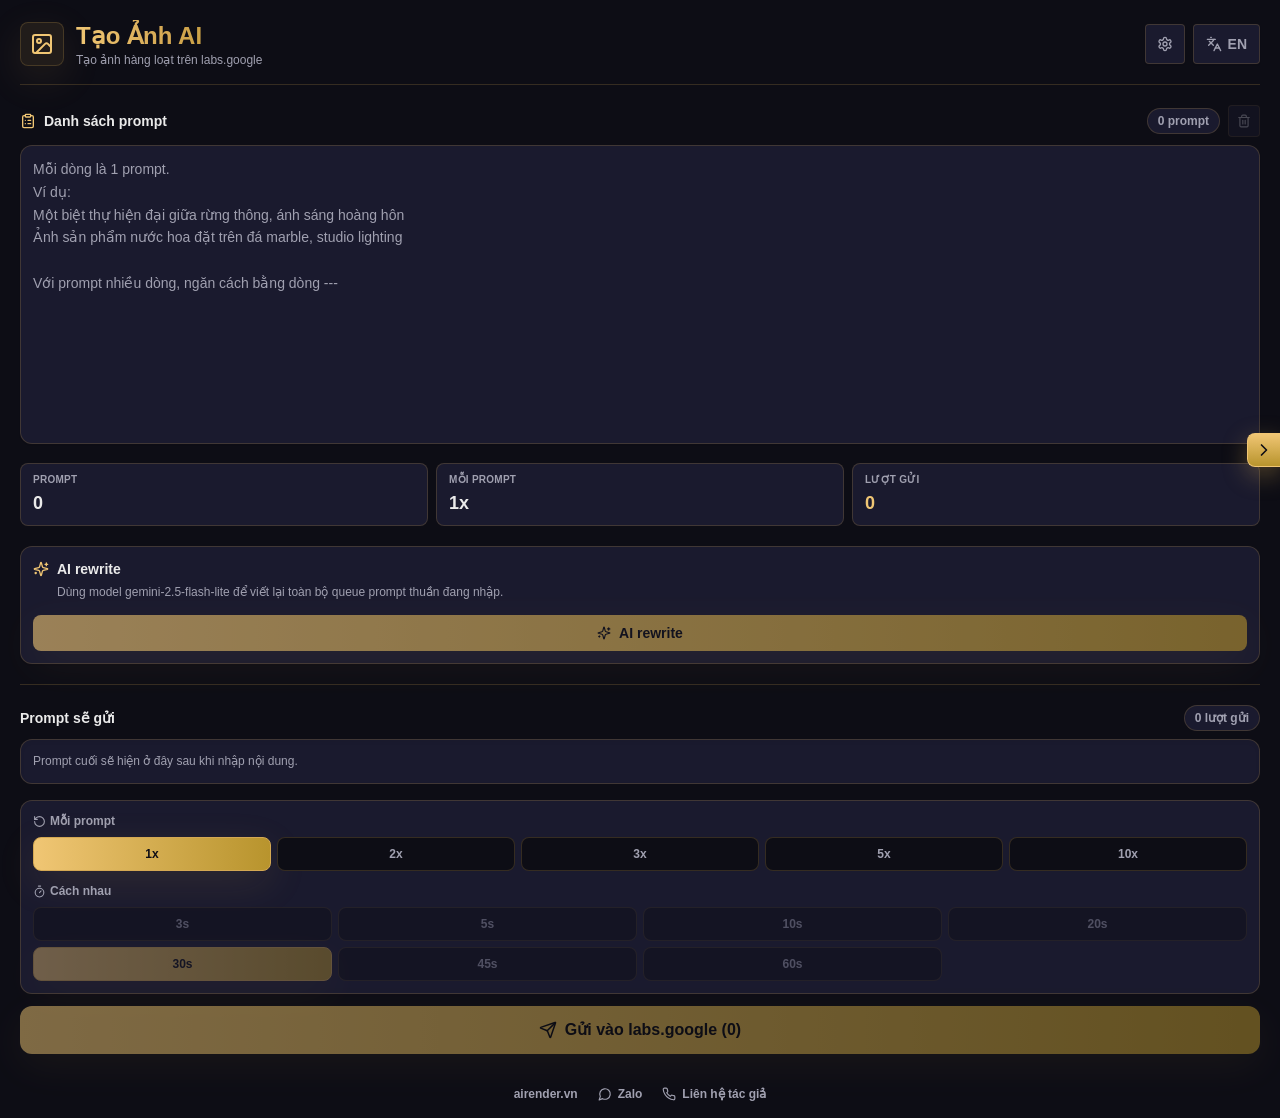
==== index.html @ 3a9dc9ee "Release extension package" ====
<!DOCTYPE html>
<html lang="en">
  <head>
    <meta charset="UTF-8" />
    <meta name="viewport" content="width=device-width, initial-scale=1.0" />
    <title>Tạo Ảnh AI</title>
    <script type="module" crossorigin src="/assets/index.html-BUFcd4fk.js"></script>
    <link rel="stylesheet" crossorigin href="/assets/index-AMBQ3nWK.css">
  </head>
  <body class="bg-air-bg text-air-text w-full min-h-screen overflow-x-hidden">
    <div id="root"></div>
  </body>
</html>
---- assets/index-AMBQ3nWK.css ----
*,:before,:after{--tw-border-spacing-x: 0;--tw-border-spacing-y: 0;--tw-translate-x: 0;--tw-translate-y: 0;--tw-rotate: 0;--tw-skew-x: 0;--tw-skew-y: 0;--tw-scale-x: 1;--tw-scale-y: 1;--tw-pan-x: ;--tw-pan-y: ;--tw-pinch-zoom: ;--tw-scroll-snap-strictness: proximity;--tw-gradient-from-position: ;--tw-gradient-via-position: ;--tw-gradient-to-position: ;--tw-ordinal: ;--tw-slashed-zero: ;--tw-numeric-figure: ;--tw-numeric-spacing: ;--tw-numeric-fraction: ;--tw-ring-inset: ;--tw-ring-offset-width: 0px;--tw-ring-offset-color: #fff;--tw-ring-color: rgb(59 130 246 / .5);--tw-ring-offset-shadow: 0 0 #0000;--tw-ring-shadow: 0 0 #0000;--tw-shadow: 0 0 #0000;--tw-shadow-colored: 0 0 #0000;--tw-blur: ;--tw-brightness: ;--tw-contrast: ;--tw-grayscale: ;--tw-hue-rotate: ;--tw-invert: ;--tw-saturate: ;--tw-sepia: ;--tw-drop-shadow: ;--tw-backdrop-blur: ;--tw-backdrop-brightness: ;--tw-backdrop-contrast: ;--tw-backdrop-grayscale: ;--tw-backdrop-hue-rotate: ;--tw-backdrop-invert: ;--tw-backdrop-opacity: ;--tw-backdrop-saturate: ;--tw-backdrop-sepia: ;--tw-contain-size: ;--tw-contain-layout: ;--tw-contain-paint: ;--tw-contain-style: }::backdrop{--tw-border-spacing-x: 0;--tw-border-spacing-y: 0;--tw-translate-x: 0;--tw-translate-y: 0;--tw-rotate: 0;--tw-skew-x: 0;--tw-skew-y: 0;--tw-scale-x: 1;--tw-scale-y: 1;--tw-pan-x: ;--tw-pan-y: ;--tw-pinch-zoom: ;--tw-scroll-snap-strictness: proximity;--tw-gradient-from-position: ;--tw-gradient-via-position: ;--tw-gradient-to-position: ;--tw-ordinal: ;--tw-slashed-zero: ;--tw-numeric-figure: ;--tw-numeric-spacing: ;--tw-numeric-fraction: ;--tw-ring-inset: ;--tw-ring-offset-width: 0px;--tw-ring-offset-color: #fff;--tw-ring-color: rgb(59 130 246 / .5);--tw-ring-offset-shadow: 0 0 #0000;--tw-ring-shadow: 0 0 #0000;--tw-shadow: 0 0 #0000;--tw-shadow-colored: 0 0 #0000;--tw-blur: ;--tw-brightness: ;--tw-contrast: ;--tw-grayscale: ;--tw-hue-rotate: ;--tw-invert: ;--tw-saturate: ;--tw-sepia: ;--tw-drop-shadow: ;--tw-backdrop-blur: ;--tw-backdrop-brightness: ;--tw-backdrop-contrast: ;--tw-backdrop-grayscale: ;--tw-backdrop-hue-rotate: ;--tw-backdrop-invert: ;--tw-backdrop-opacity: ;--tw-backdrop-saturate: ;--tw-backdrop-sepia: ;--tw-contain-size: ;--tw-contain-layout: ;--tw-contain-paint: ;--tw-contain-style: }*,:before,:after{box-sizing:border-box;border-width:0;border-style:solid;border-color:#e5e7eb}:before,:after{--tw-content: ""}html,:host{line-height:1.5;-webkit-text-size-adjust:100%;-moz-tab-size:4;-o-tab-size:4;tab-size:4;font-family:ui-sans-serif,system-ui,sans-serif,"Apple Color Emoji","Segoe UI Emoji",Segoe UI Symbol,"Noto Color Emoji";font-feature-settings:normal;font-variation-settings:normal;-webkit-tap-highlight-color:transparent}body{margin:0;line-height:inherit}hr{height:0;color:inherit;border-top-width:1px}abbr:where([title]){-webkit-text-decoration:underline dotted;text-decoration:underline dotted}h1,h2,h3,h4,h5,h6{font-size:inherit;font-weight:inherit}a{color:inherit;text-decoration:inherit}b,strong{font-weight:bolder}code,kbd,samp,pre{font-family:ui-monospace,SFMono-Regular,Menlo,Monaco,Consolas,Liberation Mono,Courier New,monospace;font-feature-settings:normal;font-variation-settings:normal;font-size:1em}small{font-size:80%}sub,sup{font-size:75%;line-height:0;position:relative;vertical-align:baseline}sub{bottom:-.25em}sup{top:-.5em}table{text-indent:0;border-color:inherit;border-collapse:collapse}button,input,optgroup,select,textarea{font-family:inherit;font-feature-settings:inherit;font-variation-settings:inherit;font-size:100%;font-weight:inherit;line-height:inherit;letter-spacing:inherit;color:inherit;margin:0;padding:0}button,select{text-transform:none}button,input:where([type=button]),input:where([type=reset]),input:where([type=submit]){-webkit-appearance:button;background-color:transparent;background-image:none}:-moz-focusring{outline:auto}:-moz-ui-invalid{box-shadow:none}progress{vertical-align:baseline}::-webkit-inner-spin-button,::-webkit-outer-spin-button{height:auto}[type=search]{-webkit-appearance:textfield;outline-offset:-2px}::-webkit-search-decoration{-webkit-appearance:none}::-webkit-file-upload-button{-webkit-appearance:button;font:inherit}summary{display:list-item}blockquote,dl,dd,h1,h2,h3,h4,h5,h6,hr,figure,p,pre{margin:0}fieldset{margin:0;padding:0}legend{padding:0}ol,ul,menu{list-style:none;margin:0;padding:0}dialog{padding:0}textarea{resize:vertical}input::-moz-placeholder,textarea::-moz-placeholder{opacity:1;color:#9ca3af}input::placeholder,textarea::placeholder{opacity:1;color:#9ca3af}button,[role=button]{cursor:pointer}:disabled{cursor:default}img,svg,video,canvas,audio,iframe,embed,object{display:block;vertical-align:middle}img,video{max-width:100%;height:auto}[hidden]:where(:not([hidden=until-found])){display:none}.pointer-events-none{pointer-events:none}.fixed{position:fixed}.absolute{position:absolute}.relative{position:relative}.inset-0{top:0;right:0;bottom:0;left:0}.bottom-4{bottom:1rem}.left-0{left:0}.right-0{right:0}.right-3{right:.75rem}.right-4{right:1rem}.top-1\/2{top:50%}.top-3{top:.75rem}.top-4{top:1rem}.z-0{z-index:0}.z-10{z-index:10}.z-50{z-index:50}.z-\[100\]{z-index:100}.mx-auto{margin-left:auto;margin-right:auto}.mb-1{margin-bottom:.25rem}.mb-1\.5{margin-bottom:.375rem}.mb-2{margin-bottom:.5rem}.mb-3{margin-bottom:.75rem}.mb-4{margin-bottom:1rem}.mb-5{margin-bottom:1.25rem}.mt-0\.5{margin-top:.125rem}.mt-1{margin-top:.25rem}.mt-1\.5{margin-top:.375rem}.mt-20{margin-top:5rem}.mt-3{margin-top:.75rem}.mt-5{margin-top:1.25rem}.mt-auto{margin-top:auto}.block{display:block}.inline-block{display:inline-block}.flex{display:flex}.grid{display:grid}.contents{display:contents}.hidden{display:none}.h-10{height:2.5rem}.h-11{height:2.75rem}.h-8{height:2rem}.max-h-36{max-height:9rem}.min-h-screen{min-height:100vh}.w-10{width:2.5rem}.w-11{width:2.75rem}.w-8{width:2rem}.w-full{width:100%}.min-w-0{min-width:0px}.max-w-sm{max-width:24rem}.flex-1{flex:1 1 0%}.shrink-0{flex-shrink:0}.basis-\[12rem\]{flex-basis:12rem}.origin-center{transform-origin:center}.-translate-y-1\/2{--tw-translate-y: -50%;transform:translate(var(--tw-translate-x),var(--tw-translate-y)) rotate(var(--tw-rotate)) skew(var(--tw-skew-x)) skewY(var(--tw-skew-y)) scaleX(var(--tw-scale-x)) scaleY(var(--tw-scale-y))}.rotate-90{--tw-rotate: 90deg;transform:translate(var(--tw-translate-x),var(--tw-translate-y)) rotate(var(--tw-rotate)) skew(var(--tw-skew-x)) skewY(var(--tw-skew-y)) scaleX(var(--tw-scale-x)) scaleY(var(--tw-scale-y))}@keyframes spin{to{transform:rotate(360deg)}}.animate-spin{animation:spin 1s linear infinite}.resize-none{resize:none}.grid-cols-3{grid-template-columns:repeat(3,minmax(0,1fr))}.grid-cols-4{grid-template-columns:repeat(4,minmax(0,1fr))}.grid-cols-5{grid-template-columns:repeat(5,minmax(0,1fr))}.flex-col{flex-direction:column}.flex-wrap{flex-wrap:wrap}.items-start{align-items:flex-start}.items-center{align-items:center}.justify-center{justify-content:center}.justify-between{justify-content:space-between}.gap-1{gap:.25rem}.gap-1\.5{gap:.375rem}.gap-2{gap:.5rem}.gap-3{gap:.75rem}.gap-5{gap:1.25rem}.space-y-1\.5>:not([hidden])~:not([hidden]){--tw-space-y-reverse: 0;margin-top:calc(.375rem * calc(1 - var(--tw-space-y-reverse)));margin-bottom:calc(.375rem * var(--tw-space-y-reverse))}.space-y-3>:not([hidden])~:not([hidden]){--tw-space-y-reverse: 0;margin-top:calc(.75rem * calc(1 - var(--tw-space-y-reverse)));margin-bottom:calc(.75rem * var(--tw-space-y-reverse))}.overflow-hidden{overflow:hidden}.overflow-y-auto{overflow-y:auto}.overflow-x-hidden{overflow-x:hidden}.truncate{overflow:hidden;text-overflow:ellipsis;white-space:nowrap}.whitespace-nowrap{white-space:nowrap}.whitespace-pre-wrap{white-space:pre-wrap}.break-words{overflow-wrap:break-word}.rounded{border-radius:.25rem}.rounded-2xl{border-radius:1rem}.rounded-full{border-radius:9999px}.rounded-lg{border-radius:.5rem}.rounded-xl{border-radius:.75rem}.rounded-l-lg{border-top-left-radius:.5rem;border-bottom-left-radius:.5rem}.border{border-width:1px}.border-b{border-bottom-width:1px}.border-l{border-left-width:1px}.border-r-0{border-right-width:0px}.border-t{border-top-width:1px}.border-air-border{border-color:#d4a85333}.border-air-gold{--tw-border-opacity: 1;border-color:rgb(212 168 83 / var(--tw-border-opacity, 1))}.border-air-gold\/30{border-color:#d4a8534d}.border-air-goldLight{--tw-border-opacity: 1;border-color:rgb(240 198 116 / var(--tw-border-opacity, 1))}.border-amber-500\/30{border-color:#f59e0b4d}.bg-air-bg{--tw-bg-opacity: 1;background-color:rgb(13 13 21 / var(--tw-bg-opacity, 1))}.bg-air-bg\/60{background-color:#0d0d1599}.bg-air-bg\/70{background-color:#0d0d15b3}.bg-air-bg\/80{background-color:#0d0d15cc}.bg-air-card{background-color:#1a1a2ecc}.bg-air-gold\/10{background-color:#d4a8531a}.bg-air-panel{--tw-bg-opacity: 1;background-color:rgb(26 26 46 / var(--tw-bg-opacity, 1))}.bg-air-panel\/90{background-color:#1a1a2ee6}.bg-amber-500\/10{background-color:#f59e0b1a}.bg-black\/60{background-color:#0009}.bg-gradient-to-b{background-image:linear-gradient(to bottom,var(--tw-gradient-stops))}.bg-gradient-to-r{background-image:linear-gradient(to right,var(--tw-gradient-stops))}.from-air-goldLight{--tw-gradient-from: #F0C674 var(--tw-gradient-from-position);--tw-gradient-to: rgb(240 198 116 / 0) var(--tw-gradient-to-position);--tw-gradient-stops: var(--tw-gradient-from), var(--tw-gradient-to)}.from-red-500{--tw-gradient-from: #ef4444 var(--tw-gradient-from-position);--tw-gradient-to: rgb(239 68 68 / 0) var(--tw-gradient-to-position);--tw-gradient-stops: var(--tw-gradient-from), var(--tw-gradient-to)}.via-air-gold{--tw-gradient-to: rgb(212 168 83 / 0) var(--tw-gradient-to-position);--tw-gradient-stops: var(--tw-gradient-from), #D4A853 var(--tw-gradient-via-position), var(--tw-gradient-to)}.to-air-goldDark{--tw-gradient-to: #B8942D var(--tw-gradient-to-position)}.to-red-600{--tw-gradient-to: #dc2626 var(--tw-gradient-to-position)}.bg-clip-text{-webkit-background-clip:text;background-clip:text}.p-1\.5{padding:.375rem}.p-3{padding:.75rem}.p-4{padding:1rem}.p-5{padding:1.25rem}.px-2\.5{padding-left:.625rem;padding-right:.625rem}.px-3{padding-left:.75rem;padding-right:.75rem}.px-4{padding-left:1rem;padding-right:1rem}.py-1{padding-top:.25rem;padding-bottom:.25rem}.py-2{padding-top:.5rem;padding-bottom:.5rem}.py-2\.5{padding-top:.625rem;padding-bottom:.625rem}.py-3{padding-top:.75rem;padding-bottom:.75rem}.pb-16{padding-bottom:4rem}.pb-4{padding-bottom:1rem}.pl-4{padding-left:1rem}.pt-10{padding-top:2.5rem}.pt-5{padding-top:1.25rem}.text-center{text-align:center}.font-mono{font-family:ui-monospace,SFMono-Regular,Menlo,Monaco,Consolas,Liberation Mono,Courier New,monospace}.text-2xl{font-size:1.5rem;line-height:2rem}.text-\[10px\]{font-size:10px}.text-\[11px\]{font-size:11px}.text-lg{font-size:1.125rem;line-height:1.75rem}.text-sm{font-size:.875rem;line-height:1.25rem}.text-xl{font-size:1.25rem;line-height:1.75rem}.text-xs{font-size:.75rem;line-height:1rem}.font-bold{font-weight:700}.font-medium{font-weight:500}.font-semibold{font-weight:600}.uppercase{text-transform:uppercase}.leading-relaxed{line-height:1.625}.tracking-wide{letter-spacing:.025em}.tracking-wider{letter-spacing:.05em}.tracking-widest{letter-spacing:.1em}.text-air-bg{--tw-text-opacity: 1;color:rgb(13 13 21 / var(--tw-text-opacity, 1))}.text-air-bg\/80{color:#0d0d15cc}.text-air-goldLight{--tw-text-opacity: 1;color:rgb(240 198 116 / var(--tw-text-opacity, 1))}.text-air-muted{--tw-text-opacity: 1;color:rgb(160 160 176 / var(--tw-text-opacity, 1))}.text-air-text{--tw-text-opacity: 1;color:rgb(234 234 234 / var(--tw-text-opacity, 1))}.text-amber-200{--tw-text-opacity: 1;color:rgb(253 230 138 / var(--tw-text-opacity, 1))}.text-transparent{color:transparent}.text-white{--tw-text-opacity: 1;color:rgb(255 255 255 / var(--tw-text-opacity, 1))}.opacity-0{opacity:0}.opacity-100{opacity:1}.shadow-2xl{--tw-shadow: 0 25px 50px -12px rgb(0 0 0 / .25);--tw-shadow-colored: 0 25px 50px -12px var(--tw-shadow-color);box-shadow:var(--tw-ring-offset-shadow, 0 0 #0000),var(--tw-ring-shadow, 0 0 #0000),var(--tw-shadow)}.shadow-air{--tw-shadow: 0 12px 40px rgba(212,168,83,.12);--tw-shadow-colored: 0 12px 40px var(--tw-shadow-color);box-shadow:var(--tw-ring-offset-shadow, 0 0 #0000),var(--tw-ring-shadow, 0 0 #0000),var(--tw-shadow)}.shadow-airStrong{--tw-shadow: 0 8px 25px rgba(212,168,83,.35);--tw-shadow-colored: 0 8px 25px var(--tw-shadow-color);box-shadow:var(--tw-ring-offset-shadow, 0 0 #0000),var(--tw-ring-shadow, 0 0 #0000),var(--tw-shadow)}.shadow-inner{--tw-shadow: inset 0 2px 4px 0 rgb(0 0 0 / .05);--tw-shadow-colored: inset 0 2px 4px 0 var(--tw-shadow-color);box-shadow:var(--tw-ring-offset-shadow, 0 0 #0000),var(--tw-ring-shadow, 0 0 #0000),var(--tw-shadow)}.shadow-sm{--tw-shadow: 0 1px 2px 0 rgb(0 0 0 / .05);--tw-shadow-colored: 0 1px 2px 0 var(--tw-shadow-color);box-shadow:var(--tw-ring-offset-shadow, 0 0 #0000),var(--tw-ring-shadow, 0 0 #0000),var(--tw-shadow)}.outline-none{outline:2px solid transparent;outline-offset:2px}.drop-shadow-md{--tw-drop-shadow: drop-shadow(0 4px 3px rgb(0 0 0 / .07)) drop-shadow(0 2px 2px rgb(0 0 0 / .06));filter:var(--tw-blur) var(--tw-brightness) var(--tw-contrast) var(--tw-grayscale) var(--tw-hue-rotate) var(--tw-invert) var(--tw-saturate) var(--tw-sepia) var(--tw-drop-shadow)}.filter{filter:var(--tw-blur) var(--tw-brightness) var(--tw-contrast) var(--tw-grayscale) var(--tw-hue-rotate) var(--tw-invert) var(--tw-saturate) var(--tw-sepia) var(--tw-drop-shadow)}.backdrop-blur-md{--tw-backdrop-blur: blur(12px);-webkit-backdrop-filter:var(--tw-backdrop-blur) var(--tw-backdrop-brightness) var(--tw-backdrop-contrast) var(--tw-backdrop-grayscale) var(--tw-backdrop-hue-rotate) var(--tw-backdrop-invert) var(--tw-backdrop-opacity) var(--tw-backdrop-saturate) var(--tw-backdrop-sepia);backdrop-filter:var(--tw-backdrop-blur) var(--tw-backdrop-brightness) var(--tw-backdrop-contrast) var(--tw-backdrop-grayscale) var(--tw-backdrop-hue-rotate) var(--tw-backdrop-invert) var(--tw-backdrop-opacity) var(--tw-backdrop-saturate) var(--tw-backdrop-sepia)}.backdrop-blur-sm{--tw-backdrop-blur: blur(4px);-webkit-backdrop-filter:var(--tw-backdrop-blur) var(--tw-backdrop-brightness) var(--tw-backdrop-contrast) var(--tw-backdrop-grayscale) var(--tw-backdrop-hue-rotate) var(--tw-backdrop-invert) var(--tw-backdrop-opacity) var(--tw-backdrop-saturate) var(--tw-backdrop-sepia);backdrop-filter:var(--tw-backdrop-blur) var(--tw-backdrop-brightness) var(--tw-backdrop-contrast) var(--tw-backdrop-grayscale) var(--tw-backdrop-hue-rotate) var(--tw-backdrop-invert) var(--tw-backdrop-opacity) var(--tw-backdrop-saturate) var(--tw-backdrop-sepia)}.transition-all{transition-property:all;transition-timing-function:cubic-bezier(.4,0,.2,1);transition-duration:.15s}.transition-colors{transition-property:color,background-color,border-color,text-decoration-color,fill,stroke;transition-timing-function:cubic-bezier(.4,0,.2,1);transition-duration:.15s}.transition-opacity{transition-property:opacity;transition-timing-function:cubic-bezier(.4,0,.2,1);transition-duration:.15s}.duration-300{transition-duration:.3s}.duration-500{transition-duration:.5s}.ease-in-out{transition-timing-function:cubic-bezier(.4,0,.2,1)}body{margin:0;font-family:Inter,-apple-system,BlinkMacSystemFont,Segoe UI,Roboto,Helvetica Neue,Arial,sans-serif;background:#0d0d15}.custom-scrollbar::-webkit-scrollbar{width:6px}.custom-scrollbar::-webkit-scrollbar-track{background:#1a1a2e99;border-radius:4px}.custom-scrollbar::-webkit-scrollbar-thumb{background:#d4a85380;border-radius:4px}.custom-scrollbar::-webkit-scrollbar-thumb:hover{background:#f0c674e6}.placeholder\:text-air-muted::-moz-placeholder{--tw-text-opacity: 1;color:rgb(160 160 176 / var(--tw-text-opacity, 1))}.placeholder\:text-air-muted::placeholder{--tw-text-opacity: 1;color:rgb(160 160 176 / var(--tw-text-opacity, 1))}.hover\:border-air-gold:hover{--tw-border-opacity: 1;border-color:rgb(212 168 83 / var(--tw-border-opacity, 1))}.hover\:bg-air-gold\/10:hover{background-color:#d4a8531a}.hover\:from-air-gold:hover{--tw-gradient-from: #D4A853 var(--tw-gradient-from-position);--tw-gradient-to: rgb(212 168 83 / 0) var(--tw-gradient-to-position);--tw-gradient-stops: var(--tw-gradient-from), var(--tw-gradient-to)}.hover\:from-red-600:hover{--tw-gradient-from: #dc2626 var(--tw-gradient-from-position);--tw-gradient-to: rgb(220 38 38 / 0) var(--tw-gradient-to-position);--tw-gradient-stops: var(--tw-gradient-from), var(--tw-gradient-to)}.hover\:to-air-goldDark:hover{--tw-gradient-to: #B8942D var(--tw-gradient-to-position)}.hover\:to-red-700:hover{--tw-gradient-to: #b91c1c var(--tw-gradient-to-position)}.hover\:text-air-goldLight:hover{--tw-text-opacity: 1;color:rgb(240 198 116 / var(--tw-text-opacity, 1))}.hover\:text-air-text:hover{--tw-text-opacity: 1;color:rgb(234 234 234 / var(--tw-text-opacity, 1))}.hover\:text-red-300:hover{--tw-text-opacity: 1;color:rgb(252 165 165 / var(--tw-text-opacity, 1))}.hover\:underline:hover{text-decoration-line:underline}.hover\:shadow-airStrong:hover{--tw-shadow: 0 8px 25px rgba(212,168,83,.35);--tw-shadow-colored: 0 8px 25px var(--tw-shadow-color);box-shadow:var(--tw-ring-offset-shadow, 0 0 #0000),var(--tw-ring-shadow, 0 0 #0000),var(--tw-shadow)}.focus\:border-air-gold:focus{--tw-border-opacity: 1;border-color:rgb(212 168 83 / var(--tw-border-opacity, 1))}.focus\:ring-2:focus{--tw-ring-offset-shadow: var(--tw-ring-inset) 0 0 0 var(--tw-ring-offset-width) var(--tw-ring-offset-color);--tw-ring-shadow: var(--tw-ring-inset) 0 0 0 calc(2px + var(--tw-ring-offset-width)) var(--tw-ring-color);box-shadow:var(--tw-ring-offset-shadow),var(--tw-ring-shadow),var(--tw-shadow, 0 0 #0000)}.focus\:ring-air-gold:focus{--tw-ring-opacity: 1;--tw-ring-color: rgb(212 168 83 / var(--tw-ring-opacity, 1))}.active\:scale-95:active{--tw-scale-x: .95;--tw-scale-y: .95;transform:translate(var(--tw-translate-x),var(--tw-translate-y)) rotate(var(--tw-rotate)) skew(var(--tw-skew-x)) skewY(var(--tw-skew-y)) scaleX(var(--tw-scale-x)) scaleY(var(--tw-scale-y))}.active\:scale-\[0\.98\]:active{--tw-scale-x: .98;--tw-scale-y: .98;transform:translate(var(--tw-translate-x),var(--tw-translate-y)) rotate(var(--tw-rotate)) skew(var(--tw-skew-x)) skewY(var(--tw-skew-y)) scaleX(var(--tw-scale-x)) scaleY(var(--tw-scale-y))}.disabled\:cursor-not-allowed:disabled{cursor:not-allowed}.disabled\:opacity-40:disabled{opacity:.4}.disabled\:opacity-50:disabled{opacity:.5}.disabled\:opacity-60:disabled{opacity:.6}.disabled\:opacity-70:disabled{opacity:.7}
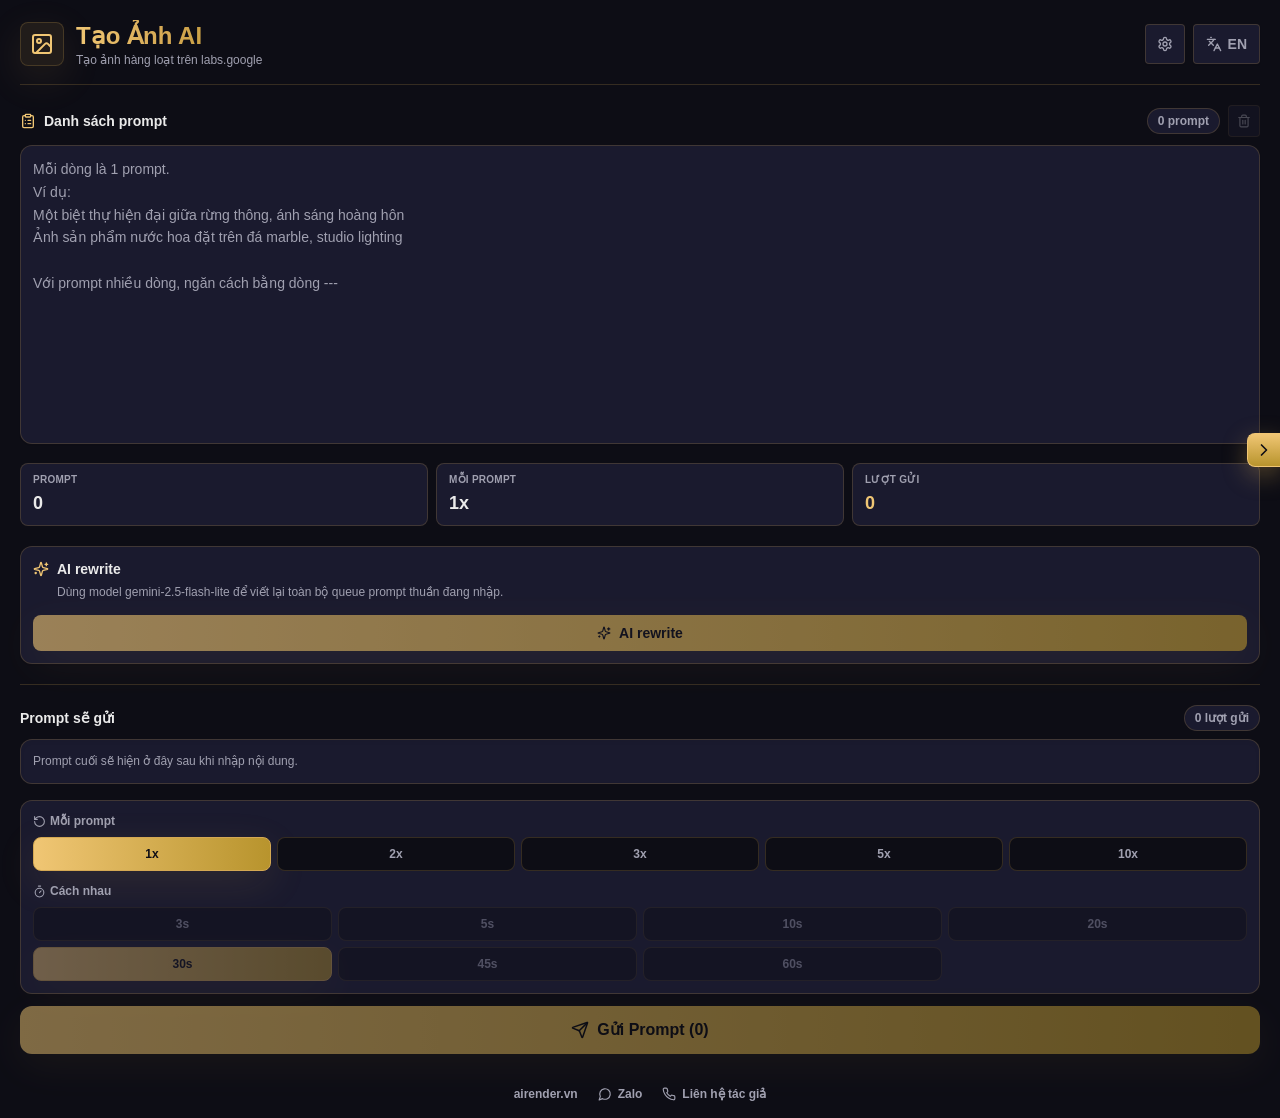
==== commit 84999718: "Rename send button to Gui Prompt" ====
--- a/index.html
+++ b/index.html
@@ -4,7 +4,7 @@
     <meta charset="UTF-8" />
     <meta name="viewport" content="width=device-width, initial-scale=1.0" />
     <title>Tạo Ảnh AI</title>
-    <script type="module" crossorigin src="/assets/index.html-BUFcd4fk.js"></script>
+    <script type="module" crossorigin src="/assets/index.html-CXaVlYze.js"></script>
     <link rel="stylesheet" crossorigin href="/assets/index-AMBQ3nWK.css">
   </head>
   <body class="bg-air-bg text-air-text w-full min-h-screen overflow-x-hidden">
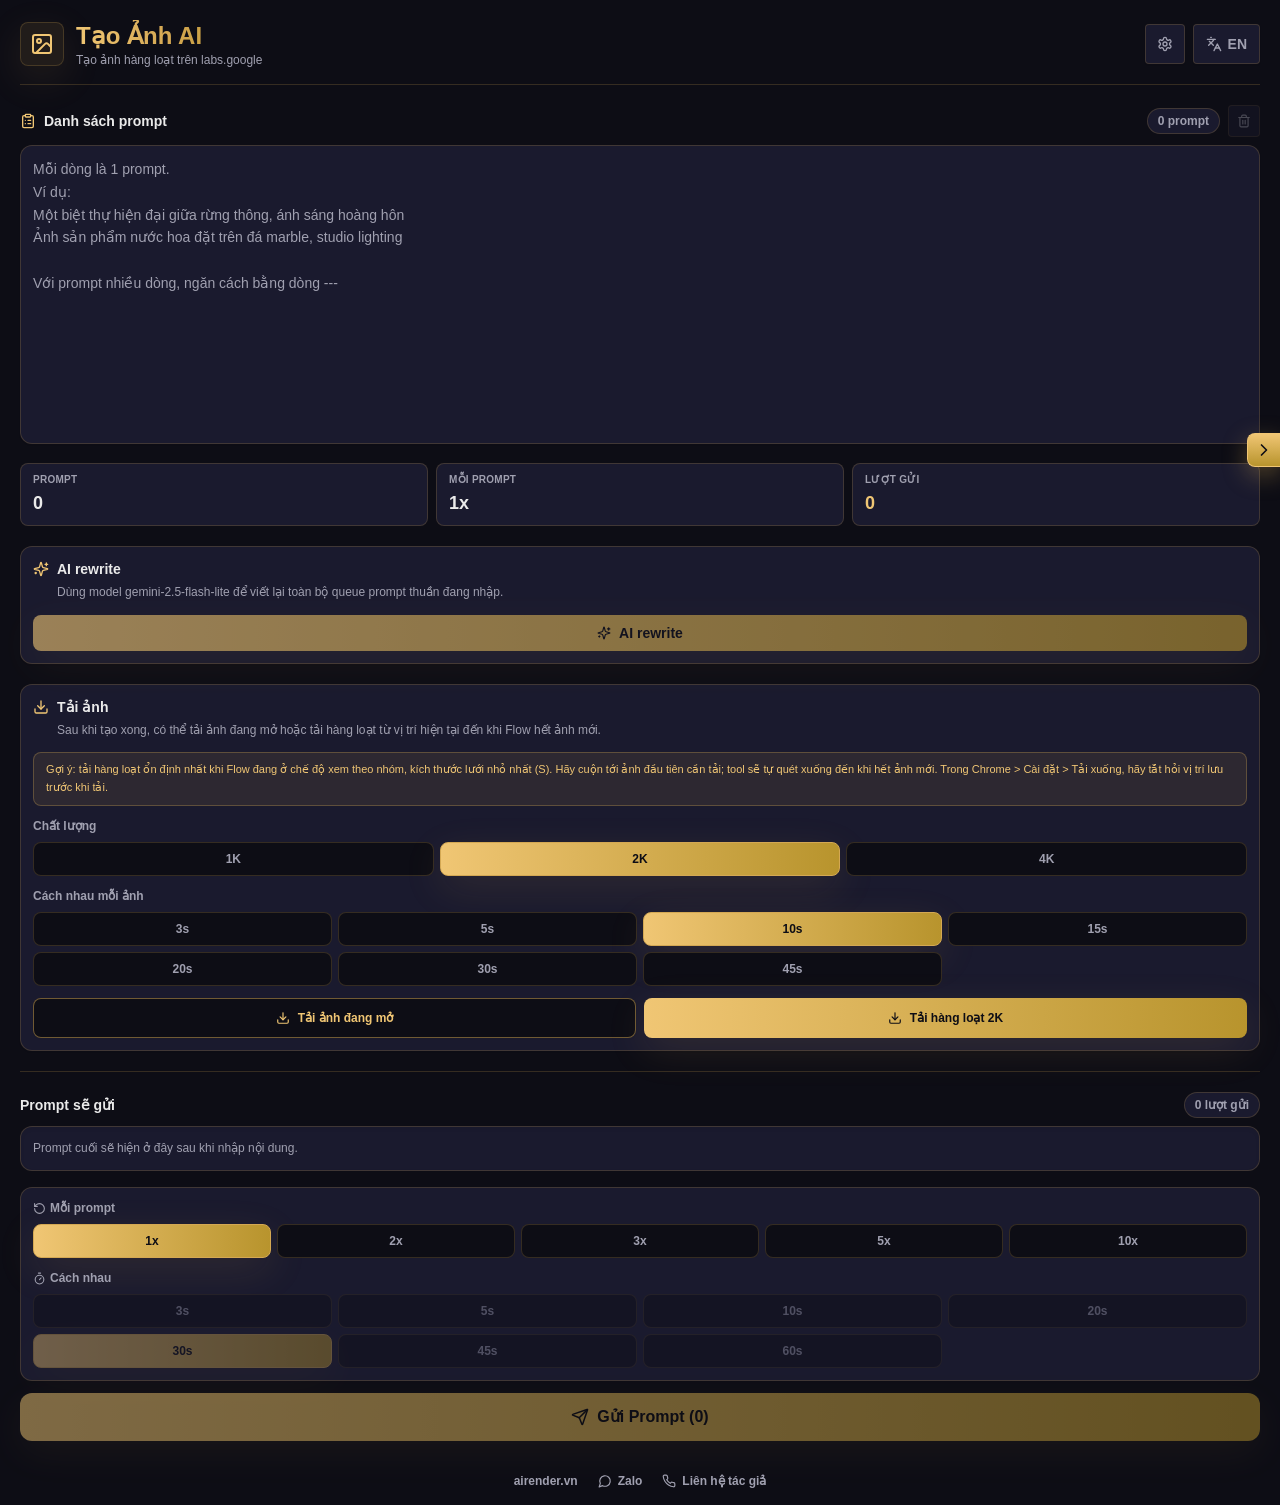
==== commit 089d1345: "v1.0.8: fix tải ảnh hàng loạt" ====
--- a/index.html
+++ b/index.html
@@ -4,8 +4,8 @@
     <meta charset="UTF-8" />
     <meta name="viewport" content="width=device-width, initial-scale=1.0" />
     <title>Tạo Ảnh AI</title>
-    <script type="module" crossorigin src="/assets/index.html-CXaVlYze.js"></script>
-    <link rel="stylesheet" crossorigin href="/assets/index-AMBQ3nWK.css">
+    <script type="module" crossorigin src="/assets/index.html-C0P_Eqv1.js"></script>
+    <link rel="stylesheet" crossorigin href="/assets/index-CCo9hsIO.css">
   </head>
   <body class="bg-air-bg text-air-text w-full min-h-screen overflow-x-hidden">
     <div id="root"></div>
--- a/assets/index-CCo9hsIO.css
+++ b/assets/index-CCo9hsIO.css
@@ -0,0 +1 @@
+*,:before,:after{--tw-border-spacing-x: 0;--tw-border-spacing-y: 0;--tw-translate-x: 0;--tw-translate-y: 0;--tw-rotate: 0;--tw-skew-x: 0;--tw-skew-y: 0;--tw-scale-x: 1;--tw-scale-y: 1;--tw-pan-x: ;--tw-pan-y: ;--tw-pinch-zoom: ;--tw-scroll-snap-strictness: proximity;--tw-gradient-from-position: ;--tw-gradient-via-position: ;--tw-gradient-to-position: ;--tw-ordinal: ;--tw-slashed-zero: ;--tw-numeric-figure: ;--tw-numeric-spacing: ;--tw-numeric-fraction: ;--tw-ring-inset: ;--tw-ring-offset-width: 0px;--tw-ring-offset-color: #fff;--tw-ring-color: rgb(59 130 246 / .5);--tw-ring-offset-shadow: 0 0 #0000;--tw-ring-shadow: 0 0 #0000;--tw-shadow: 0 0 #0000;--tw-shadow-colored: 0 0 #0000;--tw-blur: ;--tw-brightness: ;--tw-contrast: ;--tw-grayscale: ;--tw-hue-rotate: ;--tw-invert: ;--tw-saturate: ;--tw-sepia: ;--tw-drop-shadow: ;--tw-backdrop-blur: ;--tw-backdrop-brightness: ;--tw-backdrop-contrast: ;--tw-backdrop-grayscale: ;--tw-backdrop-hue-rotate: ;--tw-backdrop-invert: ;--tw-backdrop-opacity: ;--tw-backdrop-saturate: ;--tw-backdrop-sepia: ;--tw-contain-size: ;--tw-contain-layout: ;--tw-contain-paint: ;--tw-contain-style: }::backdrop{--tw-border-spacing-x: 0;--tw-border-spacing-y: 0;--tw-translate-x: 0;--tw-translate-y: 0;--tw-rotate: 0;--tw-skew-x: 0;--tw-skew-y: 0;--tw-scale-x: 1;--tw-scale-y: 1;--tw-pan-x: ;--tw-pan-y: ;--tw-pinch-zoom: ;--tw-scroll-snap-strictness: proximity;--tw-gradient-from-position: ;--tw-gradient-via-position: ;--tw-gradient-to-position: ;--tw-ordinal: ;--tw-slashed-zero: ;--tw-numeric-figure: ;--tw-numeric-spacing: ;--tw-numeric-fraction: ;--tw-ring-inset: ;--tw-ring-offset-width: 0px;--tw-ring-offset-color: #fff;--tw-ring-color: rgb(59 130 246 / .5);--tw-ring-offset-shadow: 0 0 #0000;--tw-ring-shadow: 0 0 #0000;--tw-shadow: 0 0 #0000;--tw-shadow-colored: 0 0 #0000;--tw-blur: ;--tw-brightness: ;--tw-contrast: ;--tw-grayscale: ;--tw-hue-rotate: ;--tw-invert: ;--tw-saturate: ;--tw-sepia: ;--tw-drop-shadow: ;--tw-backdrop-blur: ;--tw-backdrop-brightness: ;--tw-backdrop-contrast: ;--tw-backdrop-grayscale: ;--tw-backdrop-hue-rotate: ;--tw-backdrop-invert: ;--tw-backdrop-opacity: ;--tw-backdrop-saturate: ;--tw-backdrop-sepia: ;--tw-contain-size: ;--tw-contain-layout: ;--tw-contain-paint: ;--tw-contain-style: }*,:before,:after{box-sizing:border-box;border-width:0;border-style:solid;border-color:#e5e7eb}:before,:after{--tw-content: ""}html,:host{line-height:1.5;-webkit-text-size-adjust:100%;-moz-tab-size:4;-o-tab-size:4;tab-size:4;font-family:ui-sans-serif,system-ui,sans-serif,"Apple Color Emoji","Segoe UI Emoji",Segoe UI Symbol,"Noto Color Emoji";font-feature-settings:normal;font-variation-settings:normal;-webkit-tap-highlight-color:transparent}body{margin:0;line-height:inherit}hr{height:0;color:inherit;border-top-width:1px}abbr:where([title]){-webkit-text-decoration:underline dotted;text-decoration:underline dotted}h1,h2,h3,h4,h5,h6{font-size:inherit;font-weight:inherit}a{color:inherit;text-decoration:inherit}b,strong{font-weight:bolder}code,kbd,samp,pre{font-family:ui-monospace,SFMono-Regular,Menlo,Monaco,Consolas,Liberation Mono,Courier New,monospace;font-feature-settings:normal;font-variation-settings:normal;font-size:1em}small{font-size:80%}sub,sup{font-size:75%;line-height:0;position:relative;vertical-align:baseline}sub{bottom:-.25em}sup{top:-.5em}table{text-indent:0;border-color:inherit;border-collapse:collapse}button,input,optgroup,select,textarea{font-family:inherit;font-feature-settings:inherit;font-variation-settings:inherit;font-size:100%;font-weight:inherit;line-height:inherit;letter-spacing:inherit;color:inherit;margin:0;padding:0}button,select{text-transform:none}button,input:where([type=button]),input:where([type=reset]),input:where([type=submit]){-webkit-appearance:button;background-color:transparent;background-image:none}:-moz-focusring{outline:auto}:-moz-ui-invalid{box-shadow:none}progress{vertical-align:baseline}::-webkit-inner-spin-button,::-webkit-outer-spin-button{height:auto}[type=search]{-webkit-appearance:textfield;outline-offset:-2px}::-webkit-search-decoration{-webkit-appearance:none}::-webkit-file-upload-button{-webkit-appearance:button;font:inherit}summary{display:list-item}blockquote,dl,dd,h1,h2,h3,h4,h5,h6,hr,figure,p,pre{margin:0}fieldset{margin:0;padding:0}legend{padding:0}ol,ul,menu{list-style:none;margin:0;padding:0}dialog{padding:0}textarea{resize:vertical}input::-moz-placeholder,textarea::-moz-placeholder{opacity:1;color:#9ca3af}input::placeholder,textarea::placeholder{opacity:1;color:#9ca3af}button,[role=button]{cursor:pointer}:disabled{cursor:default}img,svg,video,canvas,audio,iframe,embed,object{display:block;vertical-align:middle}img,video{max-width:100%;height:auto}[hidden]:where(:not([hidden=until-found])){display:none}.container{width:100%}@media (min-width: 640px){.container{max-width:640px}}@media (min-width: 768px){.container{max-width:768px}}@media (min-width: 1024px){.container{max-width:1024px}}@media (min-width: 1280px){.container{max-width:1280px}}@media (min-width: 1536px){.container{max-width:1536px}}.pointer-events-none{pointer-events:none}.visible{visibility:visible}.fixed{position:fixed}.absolute{position:absolute}.relative{position:relative}.inset-0{top:0;right:0;bottom:0;left:0}.bottom-4{bottom:1rem}.left-0{left:0}.right-0{right:0}.right-3{right:.75rem}.right-4{right:1rem}.top-1\/2{top:50%}.top-3{top:.75rem}.top-4{top:1rem}.z-0{z-index:0}.z-10{z-index:10}.z-50{z-index:50}.z-\[100\]{z-index:100}.mx-auto{margin-left:auto;margin-right:auto}.mb-1{margin-bottom:.25rem}.mb-1\.5{margin-bottom:.375rem}.mb-2{margin-bottom:.5rem}.mb-3{margin-bottom:.75rem}.mb-4{margin-bottom:1rem}.mb-5{margin-bottom:1.25rem}.mt-0\.5{margin-top:.125rem}.mt-1{margin-top:.25rem}.mt-1\.5{margin-top:.375rem}.mt-20{margin-top:5rem}.mt-3{margin-top:.75rem}.mt-5{margin-top:1.25rem}.mt-auto{margin-top:auto}.block{display:block}.inline-block{display:inline-block}.inline{display:inline}.flex{display:flex}.grid{display:grid}.contents{display:contents}.hidden{display:none}.h-10{height:2.5rem}.h-11{height:2.75rem}.h-8{height:2rem}.max-h-36{max-height:9rem}.min-h-10{min-height:2.5rem}.min-h-screen{min-height:100vh}.w-10{width:2.5rem}.w-11{width:2.75rem}.w-8{width:2rem}.w-full{width:100%}.min-w-0{min-width:0px}.max-w-sm{max-width:24rem}.flex-1{flex:1 1 0%}.shrink-0{flex-shrink:0}.basis-\[12rem\]{flex-basis:12rem}.origin-center{transform-origin:center}.-translate-y-1\/2{--tw-translate-y: -50%;transform:translate(var(--tw-translate-x),var(--tw-translate-y)) rotate(var(--tw-rotate)) skew(var(--tw-skew-x)) skewY(var(--tw-skew-y)) scaleX(var(--tw-scale-x)) scaleY(var(--tw-scale-y))}.rotate-90{--tw-rotate: 90deg;transform:translate(var(--tw-translate-x),var(--tw-translate-y)) rotate(var(--tw-rotate)) skew(var(--tw-skew-x)) skewY(var(--tw-skew-y)) scaleX(var(--tw-scale-x)) scaleY(var(--tw-scale-y))}@keyframes spin{to{transform:rotate(360deg)}}.animate-spin{animation:spin 1s linear infinite}.resize-none{resize:none}.grid-cols-2{grid-template-columns:repeat(2,minmax(0,1fr))}.grid-cols-3{grid-template-columns:repeat(3,minmax(0,1fr))}.grid-cols-4{grid-template-columns:repeat(4,minmax(0,1fr))}.grid-cols-5{grid-template-columns:repeat(5,minmax(0,1fr))}.flex-col{flex-direction:column}.flex-wrap{flex-wrap:wrap}.items-start{align-items:flex-start}.items-center{align-items:center}.justify-center{justify-content:center}.justify-between{justify-content:space-between}.gap-1{gap:.25rem}.gap-1\.5{gap:.375rem}.gap-2{gap:.5rem}.gap-3{gap:.75rem}.gap-5{gap:1.25rem}.space-y-1\.5>:not([hidden])~:not([hidden]){--tw-space-y-reverse: 0;margin-top:calc(.375rem * calc(1 - var(--tw-space-y-reverse)));margin-bottom:calc(.375rem * var(--tw-space-y-reverse))}.space-y-3>:not([hidden])~:not([hidden]){--tw-space-y-reverse: 0;margin-top:calc(.75rem * calc(1 - var(--tw-space-y-reverse)));margin-bottom:calc(.75rem * var(--tw-space-y-reverse))}.overflow-hidden{overflow:hidden}.overflow-y-auto{overflow-y:auto}.overflow-x-hidden{overflow-x:hidden}.truncate{overflow:hidden;text-overflow:ellipsis;white-space:nowrap}.whitespace-nowrap{white-space:nowrap}.whitespace-pre-wrap{white-space:pre-wrap}.break-words{overflow-wrap:break-word}.rounded{border-radius:.25rem}.rounded-2xl{border-radius:1rem}.rounded-full{border-radius:9999px}.rounded-lg{border-radius:.5rem}.rounded-xl{border-radius:.75rem}.rounded-l-lg{border-top-left-radius:.5rem;border-bottom-left-radius:.5rem}.border{border-width:1px}.border-b{border-bottom-width:1px}.border-l{border-left-width:1px}.border-r-0{border-right-width:0px}.border-t{border-top-width:1px}.border-air-border{border-color:#d4a85333}.border-air-gold{--tw-border-opacity: 1;border-color:rgb(212 168 83 / var(--tw-border-opacity, 1))}.border-air-gold\/30{border-color:#d4a8534d}.border-air-gold\/50{border-color:#d4a85380}.border-air-goldLight{--tw-border-opacity: 1;border-color:rgb(240 198 116 / var(--tw-border-opacity, 1))}.border-amber-500\/30{border-color:#f59e0b4d}.bg-air-bg{--tw-bg-opacity: 1;background-color:rgb(13 13 21 / var(--tw-bg-opacity, 1))}.bg-air-bg\/60{background-color:#0d0d1599}.bg-air-bg\/70{background-color:#0d0d15b3}.bg-air-bg\/80{background-color:#0d0d15cc}.bg-air-card{background-color:#1a1a2ecc}.bg-air-gold\/10{background-color:#d4a8531a}.bg-air-panel{--tw-bg-opacity: 1;background-color:rgb(26 26 46 / var(--tw-bg-opacity, 1))}.bg-air-panel\/90{background-color:#1a1a2ee6}.bg-amber-500\/10{background-color:#f59e0b1a}.bg-black\/60{background-color:#0009}.bg-gradient-to-b{background-image:linear-gradient(to bottom,var(--tw-gradient-stops))}.bg-gradient-to-r{background-image:linear-gradient(to right,var(--tw-gradient-stops))}.from-air-goldLight{--tw-gradient-from: #F0C674 var(--tw-gradient-from-position);--tw-gradient-to: rgb(240 198 116 / 0) var(--tw-gradient-to-position);--tw-gradient-stops: var(--tw-gradient-from), var(--tw-gradient-to)}.from-red-500{--tw-gradient-from: #ef4444 var(--tw-gradient-from-position);--tw-gradient-to: rgb(239 68 68 / 0) var(--tw-gradient-to-position);--tw-gradient-stops: var(--tw-gradient-from), var(--tw-gradient-to)}.via-air-gold{--tw-gradient-to: rgb(212 168 83 / 0) var(--tw-gradient-to-position);--tw-gradient-stops: var(--tw-gradient-from), #D4A853 var(--tw-gradient-via-position), var(--tw-gradient-to)}.to-air-goldDark{--tw-gradient-to: #B8942D var(--tw-gradient-to-position)}.to-red-600{--tw-gradient-to: #dc2626 var(--tw-gradient-to-position)}.bg-clip-text{-webkit-background-clip:text;background-clip:text}.p-1\.5{padding:.375rem}.p-3{padding:.75rem}.p-4{padding:1rem}.p-5{padding:1.25rem}.px-2{padding-left:.5rem;padding-right:.5rem}.px-2\.5{padding-left:.625rem;padding-right:.625rem}.px-3{padding-left:.75rem;padding-right:.75rem}.px-4{padding-left:1rem;padding-right:1rem}.py-1{padding-top:.25rem;padding-bottom:.25rem}.py-2{padding-top:.5rem;padding-bottom:.5rem}.py-2\.5{padding-top:.625rem;padding-bottom:.625rem}.py-3{padding-top:.75rem;padding-bottom:.75rem}.pb-16{padding-bottom:4rem}.pb-4{padding-bottom:1rem}.pl-4{padding-left:1rem}.pt-10{padding-top:2.5rem}.pt-5{padding-top:1.25rem}.text-center{text-align:center}.font-mono{font-family:ui-monospace,SFMono-Regular,Menlo,Monaco,Consolas,Liberation Mono,Courier New,monospace}.text-2xl{font-size:1.5rem;line-height:2rem}.text-\[10px\]{font-size:10px}.text-\[11px\]{font-size:11px}.text-lg{font-size:1.125rem;line-height:1.75rem}.text-sm{font-size:.875rem;line-height:1.25rem}.text-xl{font-size:1.25rem;line-height:1.75rem}.text-xs{font-size:.75rem;line-height:1rem}.font-bold{font-weight:700}.font-medium{font-weight:500}.font-semibold{font-weight:600}.uppercase{text-transform:uppercase}.leading-relaxed{line-height:1.625}.tracking-wide{letter-spacing:.025em}.tracking-wider{letter-spacing:.05em}.tracking-widest{letter-spacing:.1em}.text-air-bg{--tw-text-opacity: 1;color:rgb(13 13 21 / var(--tw-text-opacity, 1))}.text-air-bg\/80{color:#0d0d15cc}.text-air-goldLight{--tw-text-opacity: 1;color:rgb(240 198 116 / var(--tw-text-opacity, 1))}.text-air-muted{--tw-text-opacity: 1;color:rgb(160 160 176 / var(--tw-text-opacity, 1))}.text-air-text{--tw-text-opacity: 1;color:rgb(234 234 234 / var(--tw-text-opacity, 1))}.text-amber-200{--tw-text-opacity: 1;color:rgb(253 230 138 / var(--tw-text-opacity, 1))}.text-transparent{color:transparent}.text-white{--tw-text-opacity: 1;color:rgb(255 255 255 / var(--tw-text-opacity, 1))}.opacity-0{opacity:0}.opacity-100{opacity:1}.shadow-2xl{--tw-shadow: 0 25px 50px -12px rgb(0 0 0 / .25);--tw-shadow-colored: 0 25px 50px -12px var(--tw-shadow-color);box-shadow:var(--tw-ring-offset-shadow, 0 0 #0000),var(--tw-ring-shadow, 0 0 #0000),var(--tw-shadow)}.shadow-air{--tw-shadow: 0 12px 40px rgba(212,168,83,.12);--tw-shadow-colored: 0 12px 40px var(--tw-shadow-color);box-shadow:var(--tw-ring-offset-shadow, 0 0 #0000),var(--tw-ring-shadow, 0 0 #0000),var(--tw-shadow)}.shadow-airStrong{--tw-shadow: 0 8px 25px rgba(212,168,83,.35);--tw-shadow-colored: 0 8px 25px var(--tw-shadow-color);box-shadow:var(--tw-ring-offset-shadow, 0 0 #0000),var(--tw-ring-shadow, 0 0 #0000),var(--tw-shadow)}.shadow-inner{--tw-shadow: inset 0 2px 4px 0 rgb(0 0 0 / .05);--tw-shadow-colored: inset 0 2px 4px 0 var(--tw-shadow-color);box-shadow:var(--tw-ring-offset-shadow, 0 0 #0000),var(--tw-ring-shadow, 0 0 #0000),var(--tw-shadow)}.shadow-sm{--tw-shadow: 0 1px 2px 0 rgb(0 0 0 / .05);--tw-shadow-colored: 0 1px 2px 0 var(--tw-shadow-color);box-shadow:var(--tw-ring-offset-shadow, 0 0 #0000),var(--tw-ring-shadow, 0 0 #0000),var(--tw-shadow)}.outline-none{outline:2px solid transparent;outline-offset:2px}.drop-shadow-md{--tw-drop-shadow: drop-shadow(0 4px 3px rgb(0 0 0 / .07)) drop-shadow(0 2px 2px rgb(0 0 0 / .06));filter:var(--tw-blur) var(--tw-brightness) var(--tw-contrast) var(--tw-grayscale) var(--tw-hue-rotate) var(--tw-invert) var(--tw-saturate) var(--tw-sepia) var(--tw-drop-shadow)}.filter{filter:var(--tw-blur) var(--tw-brightness) var(--tw-contrast) var(--tw-grayscale) var(--tw-hue-rotate) var(--tw-invert) var(--tw-saturate) var(--tw-sepia) var(--tw-drop-shadow)}.backdrop-blur-md{--tw-backdrop-blur: blur(12px);-webkit-backdrop-filter:var(--tw-backdrop-blur) var(--tw-backdrop-brightness) var(--tw-backdrop-contrast) var(--tw-backdrop-grayscale) var(--tw-backdrop-hue-rotate) var(--tw-backdrop-invert) var(--tw-backdrop-opacity) var(--tw-backdrop-saturate) var(--tw-backdrop-sepia);backdrop-filter:var(--tw-backdrop-blur) var(--tw-backdrop-brightness) var(--tw-backdrop-contrast) var(--tw-backdrop-grayscale) var(--tw-backdrop-hue-rotate) var(--tw-backdrop-invert) var(--tw-backdrop-opacity) var(--tw-backdrop-saturate) var(--tw-backdrop-sepia)}.backdrop-blur-sm{--tw-backdrop-blur: blur(4px);-webkit-backdrop-filter:var(--tw-backdrop-blur) var(--tw-backdrop-brightness) var(--tw-backdrop-contrast) var(--tw-backdrop-grayscale) var(--tw-backdrop-hue-rotate) var(--tw-backdrop-invert) var(--tw-backdrop-opacity) var(--tw-backdrop-saturate) var(--tw-backdrop-sepia);backdrop-filter:var(--tw-backdrop-blur) var(--tw-backdrop-brightness) var(--tw-backdrop-contrast) var(--tw-backdrop-grayscale) var(--tw-backdrop-hue-rotate) var(--tw-backdrop-invert) var(--tw-backdrop-opacity) var(--tw-backdrop-saturate) var(--tw-backdrop-sepia)}.transition-all{transition-property:all;transition-timing-function:cubic-bezier(.4,0,.2,1);transition-duration:.15s}.transition-colors{transition-property:color,background-color,border-color,text-decoration-color,fill,stroke;transition-timing-function:cubic-bezier(.4,0,.2,1);transition-duration:.15s}.transition-opacity{transition-property:opacity;transition-timing-function:cubic-bezier(.4,0,.2,1);transition-duration:.15s}.duration-300{transition-duration:.3s}.duration-500{transition-duration:.5s}.ease-in-out{transition-timing-function:cubic-bezier(.4,0,.2,1)}body{margin:0;font-family:Inter,-apple-system,BlinkMacSystemFont,Segoe UI,Roboto,Helvetica Neue,Arial,sans-serif;background:#0d0d15}.custom-scrollbar::-webkit-scrollbar{width:6px}.custom-scrollbar::-webkit-scrollbar-track{background:#1a1a2e99;border-radius:4px}.custom-scrollbar::-webkit-scrollbar-thumb{background:#d4a85380;border-radius:4px}.custom-scrollbar::-webkit-scrollbar-thumb:hover{background:#f0c674e6}.placeholder\:text-air-muted::-moz-placeholder{--tw-text-opacity: 1;color:rgb(160 160 176 / var(--tw-text-opacity, 1))}.placeholder\:text-air-muted::placeholder{--tw-text-opacity: 1;color:rgb(160 160 176 / var(--tw-text-opacity, 1))}.hover\:border-air-gold:hover{--tw-border-opacity: 1;border-color:rgb(212 168 83 / var(--tw-border-opacity, 1))}.hover\:bg-air-gold\/10:hover{background-color:#d4a8531a}.hover\:from-air-gold:hover{--tw-gradient-from: #D4A853 var(--tw-gradient-from-position);--tw-gradient-to: rgb(212 168 83 / 0) var(--tw-gradient-to-position);--tw-gradient-stops: var(--tw-gradient-from), var(--tw-gradient-to)}.hover\:from-red-600:hover{--tw-gradient-from: #dc2626 var(--tw-gradient-from-position);--tw-gradient-to: rgb(220 38 38 / 0) var(--tw-gradient-to-position);--tw-gradient-stops: var(--tw-gradient-from), var(--tw-gradient-to)}.hover\:to-air-goldDark:hover{--tw-gradient-to: #B8942D var(--tw-gradient-to-position)}.hover\:to-red-700:hover{--tw-gradient-to: #b91c1c var(--tw-gradient-to-position)}.hover\:text-air-goldLight:hover{--tw-text-opacity: 1;color:rgb(240 198 116 / var(--tw-text-opacity, 1))}.hover\:text-air-text:hover{--tw-text-opacity: 1;color:rgb(234 234 234 / var(--tw-text-opacity, 1))}.hover\:text-red-300:hover{--tw-text-opacity: 1;color:rgb(252 165 165 / var(--tw-text-opacity, 1))}.hover\:underline:hover{text-decoration-line:underline}.hover\:shadow-airStrong:hover{--tw-shadow: 0 8px 25px rgba(212,168,83,.35);--tw-shadow-colored: 0 8px 25px var(--tw-shadow-color);box-shadow:var(--tw-ring-offset-shadow, 0 0 #0000),var(--tw-ring-shadow, 0 0 #0000),var(--tw-shadow)}.focus\:border-air-gold:focus{--tw-border-opacity: 1;border-color:rgb(212 168 83 / var(--tw-border-opacity, 1))}.focus\:ring-2:focus{--tw-ring-offset-shadow: var(--tw-ring-inset) 0 0 0 var(--tw-ring-offset-width) var(--tw-ring-offset-color);--tw-ring-shadow: var(--tw-ring-inset) 0 0 0 calc(2px + var(--tw-ring-offset-width)) var(--tw-ring-color);box-shadow:var(--tw-ring-offset-shadow),var(--tw-ring-shadow),var(--tw-shadow, 0 0 #0000)}.focus\:ring-air-gold:focus{--tw-ring-opacity: 1;--tw-ring-color: rgb(212 168 83 / var(--tw-ring-opacity, 1))}.active\:scale-95:active{--tw-scale-x: .95;--tw-scale-y: .95;transform:translate(var(--tw-translate-x),var(--tw-translate-y)) rotate(var(--tw-rotate)) skew(var(--tw-skew-x)) skewY(var(--tw-skew-y)) scaleX(var(--tw-scale-x)) scaleY(var(--tw-scale-y))}.active\:scale-\[0\.98\]:active{--tw-scale-x: .98;--tw-scale-y: .98;transform:translate(var(--tw-translate-x),var(--tw-translate-y)) rotate(var(--tw-rotate)) skew(var(--tw-skew-x)) skewY(var(--tw-skew-y)) scaleX(var(--tw-scale-x)) scaleY(var(--tw-scale-y))}.disabled\:cursor-not-allowed:disabled{cursor:not-allowed}.disabled\:opacity-40:disabled{opacity:.4}.disabled\:opacity-50:disabled{opacity:.5}.disabled\:opacity-60:disabled{opacity:.6}.disabled\:opacity-70:disabled{opacity:.7}
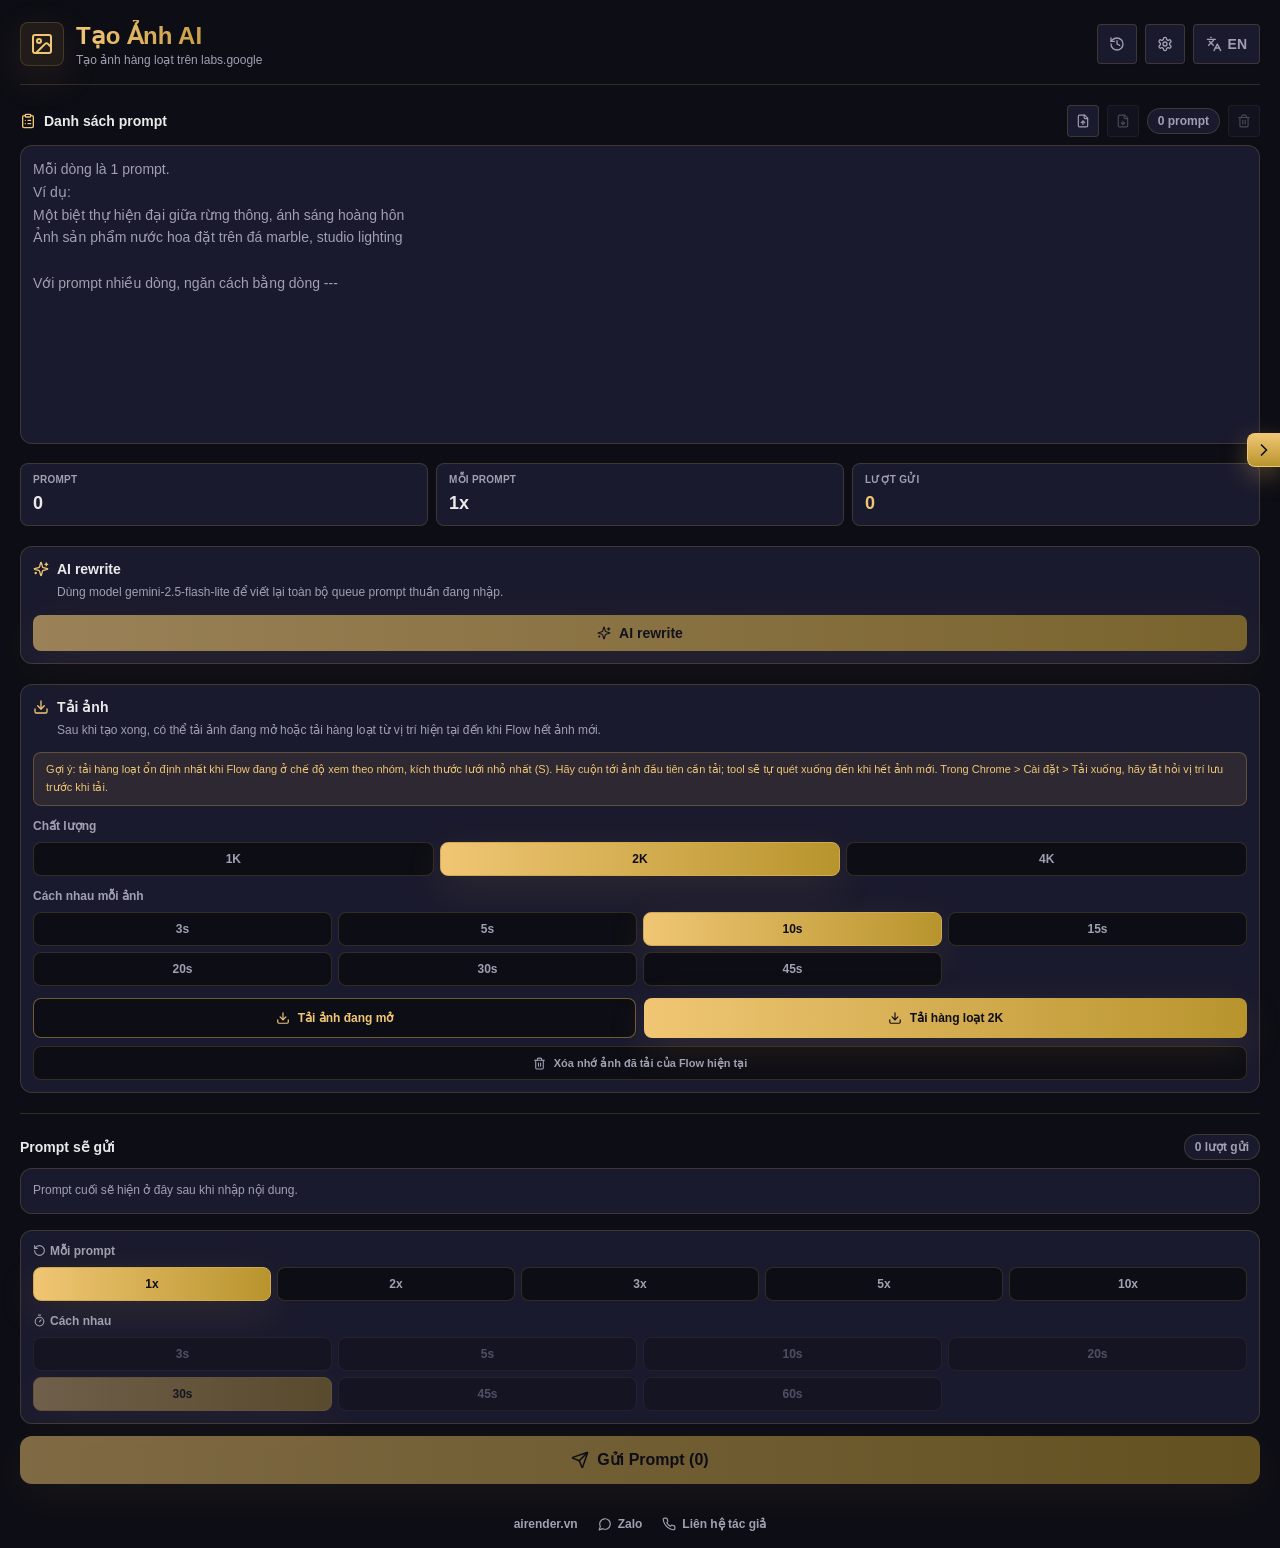
==== commit e01d6ce4: "v2.0: cải tiến ứng dụng" ====
--- a/index.html
+++ b/index.html
@@ -4,8 +4,8 @@
     <meta charset="UTF-8" />
     <meta name="viewport" content="width=device-width, initial-scale=1.0" />
     <title>Tạo Ảnh AI</title>
-    <script type="module" crossorigin src="/assets/index.html-C0P_Eqv1.js"></script>
-    <link rel="stylesheet" crossorigin href="/assets/index-CCo9hsIO.css">
+    <script type="module" crossorigin src="/assets/index.html-DDOW1F2b.js"></script>
+    <link rel="stylesheet" crossorigin href="/assets/index-UbDTM6ly.css">
   </head>
   <body class="bg-air-bg text-air-text w-full min-h-screen overflow-x-hidden">
     <div id="root"></div>
--- a/assets/index-UbDTM6ly.css
+++ b/assets/index-UbDTM6ly.css
@@ -0,0 +1 @@
+*,:before,:after{--tw-border-spacing-x: 0;--tw-border-spacing-y: 0;--tw-translate-x: 0;--tw-translate-y: 0;--tw-rotate: 0;--tw-skew-x: 0;--tw-skew-y: 0;--tw-scale-x: 1;--tw-scale-y: 1;--tw-pan-x: ;--tw-pan-y: ;--tw-pinch-zoom: ;--tw-scroll-snap-strictness: proximity;--tw-gradient-from-position: ;--tw-gradient-via-position: ;--tw-gradient-to-position: ;--tw-ordinal: ;--tw-slashed-zero: ;--tw-numeric-figure: ;--tw-numeric-spacing: ;--tw-numeric-fraction: ;--tw-ring-inset: ;--tw-ring-offset-width: 0px;--tw-ring-offset-color: #fff;--tw-ring-color: rgb(59 130 246 / .5);--tw-ring-offset-shadow: 0 0 #0000;--tw-ring-shadow: 0 0 #0000;--tw-shadow: 0 0 #0000;--tw-shadow-colored: 0 0 #0000;--tw-blur: ;--tw-brightness: ;--tw-contrast: ;--tw-grayscale: ;--tw-hue-rotate: ;--tw-invert: ;--tw-saturate: ;--tw-sepia: ;--tw-drop-shadow: ;--tw-backdrop-blur: ;--tw-backdrop-brightness: ;--tw-backdrop-contrast: ;--tw-backdrop-grayscale: ;--tw-backdrop-hue-rotate: ;--tw-backdrop-invert: ;--tw-backdrop-opacity: ;--tw-backdrop-saturate: ;--tw-backdrop-sepia: ;--tw-contain-size: ;--tw-contain-layout: ;--tw-contain-paint: ;--tw-contain-style: }::backdrop{--tw-border-spacing-x: 0;--tw-border-spacing-y: 0;--tw-translate-x: 0;--tw-translate-y: 0;--tw-rotate: 0;--tw-skew-x: 0;--tw-skew-y: 0;--tw-scale-x: 1;--tw-scale-y: 1;--tw-pan-x: ;--tw-pan-y: ;--tw-pinch-zoom: ;--tw-scroll-snap-strictness: proximity;--tw-gradient-from-position: ;--tw-gradient-via-position: ;--tw-gradient-to-position: ;--tw-ordinal: ;--tw-slashed-zero: ;--tw-numeric-figure: ;--tw-numeric-spacing: ;--tw-numeric-fraction: ;--tw-ring-inset: ;--tw-ring-offset-width: 0px;--tw-ring-offset-color: #fff;--tw-ring-color: rgb(59 130 246 / .5);--tw-ring-offset-shadow: 0 0 #0000;--tw-ring-shadow: 0 0 #0000;--tw-shadow: 0 0 #0000;--tw-shadow-colored: 0 0 #0000;--tw-blur: ;--tw-brightness: ;--tw-contrast: ;--tw-grayscale: ;--tw-hue-rotate: ;--tw-invert: ;--tw-saturate: ;--tw-sepia: ;--tw-drop-shadow: ;--tw-backdrop-blur: ;--tw-backdrop-brightness: ;--tw-backdrop-contrast: ;--tw-backdrop-grayscale: ;--tw-backdrop-hue-rotate: ;--tw-backdrop-invert: ;--tw-backdrop-opacity: ;--tw-backdrop-saturate: ;--tw-backdrop-sepia: ;--tw-contain-size: ;--tw-contain-layout: ;--tw-contain-paint: ;--tw-contain-style: }*,:before,:after{box-sizing:border-box;border-width:0;border-style:solid;border-color:#e5e7eb}:before,:after{--tw-content: ""}html,:host{line-height:1.5;-webkit-text-size-adjust:100%;-moz-tab-size:4;-o-tab-size:4;tab-size:4;font-family:ui-sans-serif,system-ui,sans-serif,"Apple Color Emoji","Segoe UI Emoji",Segoe UI Symbol,"Noto Color Emoji";font-feature-settings:normal;font-variation-settings:normal;-webkit-tap-highlight-color:transparent}body{margin:0;line-height:inherit}hr{height:0;color:inherit;border-top-width:1px}abbr:where([title]){-webkit-text-decoration:underline dotted;text-decoration:underline dotted}h1,h2,h3,h4,h5,h6{font-size:inherit;font-weight:inherit}a{color:inherit;text-decoration:inherit}b,strong{font-weight:bolder}code,kbd,samp,pre{font-family:ui-monospace,SFMono-Regular,Menlo,Monaco,Consolas,Liberation Mono,Courier New,monospace;font-feature-settings:normal;font-variation-settings:normal;font-size:1em}small{font-size:80%}sub,sup{font-size:75%;line-height:0;position:relative;vertical-align:baseline}sub{bottom:-.25em}sup{top:-.5em}table{text-indent:0;border-color:inherit;border-collapse:collapse}button,input,optgroup,select,textarea{font-family:inherit;font-feature-settings:inherit;font-variation-settings:inherit;font-size:100%;font-weight:inherit;line-height:inherit;letter-spacing:inherit;color:inherit;margin:0;padding:0}button,select{text-transform:none}button,input:where([type=button]),input:where([type=reset]),input:where([type=submit]){-webkit-appearance:button;background-color:transparent;background-image:none}:-moz-focusring{outline:auto}:-moz-ui-invalid{box-shadow:none}progress{vertical-align:baseline}::-webkit-inner-spin-button,::-webkit-outer-spin-button{height:auto}[type=search]{-webkit-appearance:textfield;outline-offset:-2px}::-webkit-search-decoration{-webkit-appearance:none}::-webkit-file-upload-button{-webkit-appearance:button;font:inherit}summary{display:list-item}blockquote,dl,dd,h1,h2,h3,h4,h5,h6,hr,figure,p,pre{margin:0}fieldset{margin:0;padding:0}legend{padding:0}ol,ul,menu{list-style:none;margin:0;padding:0}dialog{padding:0}textarea{resize:vertical}input::-moz-placeholder,textarea::-moz-placeholder{opacity:1;color:#9ca3af}input::placeholder,textarea::placeholder{opacity:1;color:#9ca3af}button,[role=button]{cursor:pointer}:disabled{cursor:default}img,svg,video,canvas,audio,iframe,embed,object{display:block;vertical-align:middle}img,video{max-width:100%;height:auto}[hidden]:where(:not([hidden=until-found])){display:none}.container{width:100%}@media (min-width: 640px){.container{max-width:640px}}@media (min-width: 768px){.container{max-width:768px}}@media (min-width: 1024px){.container{max-width:1024px}}@media (min-width: 1280px){.container{max-width:1280px}}@media (min-width: 1536px){.container{max-width:1536px}}.pointer-events-none{pointer-events:none}.visible{visibility:visible}.fixed{position:fixed}.absolute{position:absolute}.relative{position:relative}.inset-0{top:0;right:0;bottom:0;left:0}.bottom-4{bottom:1rem}.left-0{left:0}.right-0{right:0}.right-3{right:.75rem}.right-4{right:1rem}.top-1\/2{top:50%}.top-3{top:.75rem}.top-4{top:1rem}.z-0{z-index:0}.z-10{z-index:10}.z-50{z-index:50}.z-\[100\]{z-index:100}.mx-auto{margin-left:auto;margin-right:auto}.mb-1{margin-bottom:.25rem}.mb-1\.5{margin-bottom:.375rem}.mb-2{margin-bottom:.5rem}.mb-3{margin-bottom:.75rem}.mb-4{margin-bottom:1rem}.mb-5{margin-bottom:1.25rem}.mt-0\.5{margin-top:.125rem}.mt-1{margin-top:.25rem}.mt-1\.5{margin-top:.375rem}.mt-2{margin-top:.5rem}.mt-20{margin-top:5rem}.mt-3{margin-top:.75rem}.mt-4{margin-top:1rem}.mt-5{margin-top:1.25rem}.mt-auto{margin-top:auto}.block{display:block}.inline-block{display:inline-block}.inline{display:inline}.flex{display:flex}.grid{display:grid}.contents{display:contents}.hidden{display:none}.h-10{height:2.5rem}.h-11{height:2.75rem}.h-8{height:2rem}.max-h-36{max-height:9rem}.max-h-\[82vh\]{max-height:82vh}.min-h-0{min-height:0px}.min-h-10{min-height:2.5rem}.min-h-screen{min-height:100vh}.w-10{width:2.5rem}.w-11{width:2.75rem}.w-8{width:2rem}.w-full{width:100%}.min-w-0{min-width:0px}.max-w-sm{max-width:24rem}.flex-1{flex:1 1 0%}.shrink-0{flex-shrink:0}.basis-\[12rem\]{flex-basis:12rem}.origin-center{transform-origin:center}.-translate-y-1\/2{--tw-translate-y: -50%;transform:translate(var(--tw-translate-x),var(--tw-translate-y)) rotate(var(--tw-rotate)) skew(var(--tw-skew-x)) skewY(var(--tw-skew-y)) scaleX(var(--tw-scale-x)) scaleY(var(--tw-scale-y))}.rotate-90{--tw-rotate: 90deg;transform:translate(var(--tw-translate-x),var(--tw-translate-y)) rotate(var(--tw-rotate)) skew(var(--tw-skew-x)) skewY(var(--tw-skew-y)) scaleX(var(--tw-scale-x)) scaleY(var(--tw-scale-y))}@keyframes spin{to{transform:rotate(360deg)}}.animate-spin{animation:spin 1s linear infinite}.resize-none{resize:none}.grid-cols-2{grid-template-columns:repeat(2,minmax(0,1fr))}.grid-cols-3{grid-template-columns:repeat(3,minmax(0,1fr))}.grid-cols-4{grid-template-columns:repeat(4,minmax(0,1fr))}.grid-cols-5{grid-template-columns:repeat(5,minmax(0,1fr))}.flex-col{flex-direction:column}.flex-wrap{flex-wrap:wrap}.items-start{align-items:flex-start}.items-center{align-items:center}.justify-center{justify-content:center}.justify-between{justify-content:space-between}.gap-1{gap:.25rem}.gap-1\.5{gap:.375rem}.gap-2{gap:.5rem}.gap-3{gap:.75rem}.gap-5{gap:1.25rem}.space-y-1\.5>:not([hidden])~:not([hidden]){--tw-space-y-reverse: 0;margin-top:calc(.375rem * calc(1 - var(--tw-space-y-reverse)));margin-bottom:calc(.375rem * var(--tw-space-y-reverse))}.space-y-2>:not([hidden])~:not([hidden]){--tw-space-y-reverse: 0;margin-top:calc(.5rem * calc(1 - var(--tw-space-y-reverse)));margin-bottom:calc(.5rem * var(--tw-space-y-reverse))}.space-y-3>:not([hidden])~:not([hidden]){--tw-space-y-reverse: 0;margin-top:calc(.75rem * calc(1 - var(--tw-space-y-reverse)));margin-bottom:calc(.75rem * var(--tw-space-y-reverse))}.overflow-hidden{overflow:hidden}.overflow-y-auto{overflow-y:auto}.overflow-x-hidden{overflow-x:hidden}.truncate{overflow:hidden;text-overflow:ellipsis;white-space:nowrap}.whitespace-nowrap{white-space:nowrap}.whitespace-pre-wrap{white-space:pre-wrap}.break-words{overflow-wrap:break-word}.rounded{border-radius:.25rem}.rounded-2xl{border-radius:1rem}.rounded-full{border-radius:9999px}.rounded-lg{border-radius:.5rem}.rounded-xl{border-radius:.75rem}.rounded-l-lg{border-top-left-radius:.5rem;border-bottom-left-radius:.5rem}.border{border-width:1px}.border-b{border-bottom-width:1px}.border-l{border-left-width:1px}.border-r-0{border-right-width:0px}.border-t{border-top-width:1px}.border-air-border{border-color:#d4a85333}.border-air-gold{--tw-border-opacity: 1;border-color:rgb(212 168 83 / var(--tw-border-opacity, 1))}.border-air-gold\/30{border-color:#d4a8534d}.border-air-gold\/50{border-color:#d4a85380}.border-air-goldLight{--tw-border-opacity: 1;border-color:rgb(240 198 116 / var(--tw-border-opacity, 1))}.border-amber-500\/30{border-color:#f59e0b4d}.bg-air-bg{--tw-bg-opacity: 1;background-color:rgb(13 13 21 / var(--tw-bg-opacity, 1))}.bg-air-bg\/60{background-color:#0d0d1599}.bg-air-bg\/70{background-color:#0d0d15b3}.bg-air-bg\/80{background-color:#0d0d15cc}.bg-air-card{background-color:#1a1a2ecc}.bg-air-gold\/10{background-color:#d4a8531a}.bg-air-panel{--tw-bg-opacity: 1;background-color:rgb(26 26 46 / var(--tw-bg-opacity, 1))}.bg-air-panel\/90{background-color:#1a1a2ee6}.bg-amber-500\/10{background-color:#f59e0b1a}.bg-black\/60{background-color:#0009}.bg-gradient-to-b{background-image:linear-gradient(to bottom,var(--tw-gradient-stops))}.bg-gradient-to-r{background-image:linear-gradient(to right,var(--tw-gradient-stops))}.from-air-goldLight{--tw-gradient-from: #F0C674 var(--tw-gradient-from-position);--tw-gradient-to: rgb(240 198 116 / 0) var(--tw-gradient-to-position);--tw-gradient-stops: var(--tw-gradient-from), var(--tw-gradient-to)}.from-red-500{--tw-gradient-from: #ef4444 var(--tw-gradient-from-position);--tw-gradient-to: rgb(239 68 68 / 0) var(--tw-gradient-to-position);--tw-gradient-stops: var(--tw-gradient-from), var(--tw-gradient-to)}.via-air-gold{--tw-gradient-to: rgb(212 168 83 / 0) var(--tw-gradient-to-position);--tw-gradient-stops: var(--tw-gradient-from), #D4A853 var(--tw-gradient-via-position), var(--tw-gradient-to)}.to-air-goldDark{--tw-gradient-to: #B8942D var(--tw-gradient-to-position)}.to-red-600{--tw-gradient-to: #dc2626 var(--tw-gradient-to-position)}.bg-clip-text{-webkit-background-clip:text;background-clip:text}.p-1\.5{padding:.375rem}.p-3{padding:.75rem}.p-4{padding:1rem}.p-5{padding:1.25rem}.px-2{padding-left:.5rem;padding-right:.5rem}.px-2\.5{padding-left:.625rem;padding-right:.625rem}.px-3{padding-left:.75rem;padding-right:.75rem}.px-4{padding-left:1rem;padding-right:1rem}.py-1{padding-top:.25rem;padding-bottom:.25rem}.py-2{padding-top:.5rem;padding-bottom:.5rem}.py-2\.5{padding-top:.625rem;padding-bottom:.625rem}.py-3{padding-top:.75rem;padding-bottom:.75rem}.py-6{padding-top:1.5rem;padding-bottom:1.5rem}.pb-16{padding-bottom:4rem}.pb-4{padding-bottom:1rem}.pl-4{padding-left:1rem}.pr-1{padding-right:.25rem}.pr-8{padding-right:2rem}.pt-10{padding-top:2.5rem}.pt-5{padding-top:1.25rem}.text-center{text-align:center}.font-mono{font-family:ui-monospace,SFMono-Regular,Menlo,Monaco,Consolas,Liberation Mono,Courier New,monospace}.text-2xl{font-size:1.5rem;line-height:2rem}.text-\[10px\]{font-size:10px}.text-\[11px\]{font-size:11px}.text-lg{font-size:1.125rem;line-height:1.75rem}.text-sm{font-size:.875rem;line-height:1.25rem}.text-xl{font-size:1.25rem;line-height:1.75rem}.text-xs{font-size:.75rem;line-height:1rem}.font-bold{font-weight:700}.font-medium{font-weight:500}.font-semibold{font-weight:600}.uppercase{text-transform:uppercase}.leading-relaxed{line-height:1.625}.tracking-wide{letter-spacing:.025em}.tracking-wider{letter-spacing:.05em}.tracking-widest{letter-spacing:.1em}.text-air-bg{--tw-text-opacity: 1;color:rgb(13 13 21 / var(--tw-text-opacity, 1))}.text-air-bg\/80{color:#0d0d15cc}.text-air-goldLight{--tw-text-opacity: 1;color:rgb(240 198 116 / var(--tw-text-opacity, 1))}.text-air-muted{--tw-text-opacity: 1;color:rgb(160 160 176 / var(--tw-text-opacity, 1))}.text-air-text{--tw-text-opacity: 1;color:rgb(234 234 234 / var(--tw-text-opacity, 1))}.text-amber-200{--tw-text-opacity: 1;color:rgb(253 230 138 / var(--tw-text-opacity, 1))}.text-red-300{--tw-text-opacity: 1;color:rgb(252 165 165 / var(--tw-text-opacity, 1))}.text-transparent{color:transparent}.text-white{--tw-text-opacity: 1;color:rgb(255 255 255 / var(--tw-text-opacity, 1))}.opacity-0{opacity:0}.opacity-100{opacity:1}.shadow-2xl{--tw-shadow: 0 25px 50px -12px rgb(0 0 0 / .25);--tw-shadow-colored: 0 25px 50px -12px var(--tw-shadow-color);box-shadow:var(--tw-ring-offset-shadow, 0 0 #0000),var(--tw-ring-shadow, 0 0 #0000),var(--tw-shadow)}.shadow-air{--tw-shadow: 0 12px 40px rgba(212,168,83,.12);--tw-shadow-colored: 0 12px 40px var(--tw-shadow-color);box-shadow:var(--tw-ring-offset-shadow, 0 0 #0000),var(--tw-ring-shadow, 0 0 #0000),var(--tw-shadow)}.shadow-airStrong{--tw-shadow: 0 8px 25px rgba(212,168,83,.35);--tw-shadow-colored: 0 8px 25px var(--tw-shadow-color);box-shadow:var(--tw-ring-offset-shadow, 0 0 #0000),var(--tw-ring-shadow, 0 0 #0000),var(--tw-shadow)}.shadow-inner{--tw-shadow: inset 0 2px 4px 0 rgb(0 0 0 / .05);--tw-shadow-colored: inset 0 2px 4px 0 var(--tw-shadow-color);box-shadow:var(--tw-ring-offset-shadow, 0 0 #0000),var(--tw-ring-shadow, 0 0 #0000),var(--tw-shadow)}.shadow-sm{--tw-shadow: 0 1px 2px 0 rgb(0 0 0 / .05);--tw-shadow-colored: 0 1px 2px 0 var(--tw-shadow-color);box-shadow:var(--tw-ring-offset-shadow, 0 0 #0000),var(--tw-ring-shadow, 0 0 #0000),var(--tw-shadow)}.outline-none{outline:2px solid transparent;outline-offset:2px}.drop-shadow-md{--tw-drop-shadow: drop-shadow(0 4px 3px rgb(0 0 0 / .07)) drop-shadow(0 2px 2px rgb(0 0 0 / .06));filter:var(--tw-blur) var(--tw-brightness) var(--tw-contrast) var(--tw-grayscale) var(--tw-hue-rotate) var(--tw-invert) var(--tw-saturate) var(--tw-sepia) var(--tw-drop-shadow)}.filter{filter:var(--tw-blur) var(--tw-brightness) var(--tw-contrast) var(--tw-grayscale) var(--tw-hue-rotate) var(--tw-invert) var(--tw-saturate) var(--tw-sepia) var(--tw-drop-shadow)}.backdrop-blur-md{--tw-backdrop-blur: blur(12px);-webkit-backdrop-filter:var(--tw-backdrop-blur) var(--tw-backdrop-brightness) var(--tw-backdrop-contrast) var(--tw-backdrop-grayscale) var(--tw-backdrop-hue-rotate) var(--tw-backdrop-invert) var(--tw-backdrop-opacity) var(--tw-backdrop-saturate) var(--tw-backdrop-sepia);backdrop-filter:var(--tw-backdrop-blur) var(--tw-backdrop-brightness) var(--tw-backdrop-contrast) var(--tw-backdrop-grayscale) var(--tw-backdrop-hue-rotate) var(--tw-backdrop-invert) var(--tw-backdrop-opacity) var(--tw-backdrop-saturate) var(--tw-backdrop-sepia)}.backdrop-blur-sm{--tw-backdrop-blur: blur(4px);-webkit-backdrop-filter:var(--tw-backdrop-blur) var(--tw-backdrop-brightness) var(--tw-backdrop-contrast) var(--tw-backdrop-grayscale) var(--tw-backdrop-hue-rotate) var(--tw-backdrop-invert) var(--tw-backdrop-opacity) var(--tw-backdrop-saturate) var(--tw-backdrop-sepia);backdrop-filter:var(--tw-backdrop-blur) var(--tw-backdrop-brightness) var(--tw-backdrop-contrast) var(--tw-backdrop-grayscale) var(--tw-backdrop-hue-rotate) var(--tw-backdrop-invert) var(--tw-backdrop-opacity) var(--tw-backdrop-saturate) var(--tw-backdrop-sepia)}.transition-all{transition-property:all;transition-timing-function:cubic-bezier(.4,0,.2,1);transition-duration:.15s}.transition-colors{transition-property:color,background-color,border-color,text-decoration-color,fill,stroke;transition-timing-function:cubic-bezier(.4,0,.2,1);transition-duration:.15s}.transition-opacity{transition-property:opacity;transition-timing-function:cubic-bezier(.4,0,.2,1);transition-duration:.15s}.duration-300{transition-duration:.3s}.duration-500{transition-duration:.5s}.ease-in-out{transition-timing-function:cubic-bezier(.4,0,.2,1)}body{margin:0;font-family:Inter,-apple-system,BlinkMacSystemFont,Segoe UI,Roboto,Helvetica Neue,Arial,sans-serif;background:#0d0d15}.custom-scrollbar::-webkit-scrollbar{width:6px}.custom-scrollbar::-webkit-scrollbar-track{background:#1a1a2e99;border-radius:4px}.custom-scrollbar::-webkit-scrollbar-thumb{background:#d4a85380;border-radius:4px}.custom-scrollbar::-webkit-scrollbar-thumb:hover{background:#f0c674e6}.placeholder\:text-air-muted::-moz-placeholder{--tw-text-opacity: 1;color:rgb(160 160 176 / var(--tw-text-opacity, 1))}.placeholder\:text-air-muted::placeholder{--tw-text-opacity: 1;color:rgb(160 160 176 / var(--tw-text-opacity, 1))}.hover\:border-air-gold:hover{--tw-border-opacity: 1;border-color:rgb(212 168 83 / var(--tw-border-opacity, 1))}.hover\:bg-air-gold\/10:hover{background-color:#d4a8531a}.hover\:from-air-gold:hover{--tw-gradient-from: #D4A853 var(--tw-gradient-from-position);--tw-gradient-to: rgb(212 168 83 / 0) var(--tw-gradient-to-position);--tw-gradient-stops: var(--tw-gradient-from), var(--tw-gradient-to)}.hover\:from-red-600:hover{--tw-gradient-from: #dc2626 var(--tw-gradient-from-position);--tw-gradient-to: rgb(220 38 38 / 0) var(--tw-gradient-to-position);--tw-gradient-stops: var(--tw-gradient-from), var(--tw-gradient-to)}.hover\:to-air-goldDark:hover{--tw-gradient-to: #B8942D var(--tw-gradient-to-position)}.hover\:to-red-700:hover{--tw-gradient-to: #b91c1c var(--tw-gradient-to-position)}.hover\:text-air-goldLight:hover{--tw-text-opacity: 1;color:rgb(240 198 116 / var(--tw-text-opacity, 1))}.hover\:text-air-text:hover{--tw-text-opacity: 1;color:rgb(234 234 234 / var(--tw-text-opacity, 1))}.hover\:text-red-300:hover{--tw-text-opacity: 1;color:rgb(252 165 165 / var(--tw-text-opacity, 1))}.hover\:underline:hover{text-decoration-line:underline}.hover\:shadow-airStrong:hover{--tw-shadow: 0 8px 25px rgba(212,168,83,.35);--tw-shadow-colored: 0 8px 25px var(--tw-shadow-color);box-shadow:var(--tw-ring-offset-shadow, 0 0 #0000),var(--tw-ring-shadow, 0 0 #0000),var(--tw-shadow)}.focus\:border-air-gold:focus{--tw-border-opacity: 1;border-color:rgb(212 168 83 / var(--tw-border-opacity, 1))}.focus\:ring-2:focus{--tw-ring-offset-shadow: var(--tw-ring-inset) 0 0 0 var(--tw-ring-offset-width) var(--tw-ring-offset-color);--tw-ring-shadow: var(--tw-ring-inset) 0 0 0 calc(2px + var(--tw-ring-offset-width)) var(--tw-ring-color);box-shadow:var(--tw-ring-offset-shadow),var(--tw-ring-shadow),var(--tw-shadow, 0 0 #0000)}.focus\:ring-air-gold:focus{--tw-ring-opacity: 1;--tw-ring-color: rgb(212 168 83 / var(--tw-ring-opacity, 1))}.active\:scale-95:active{--tw-scale-x: .95;--tw-scale-y: .95;transform:translate(var(--tw-translate-x),var(--tw-translate-y)) rotate(var(--tw-rotate)) skew(var(--tw-skew-x)) skewY(var(--tw-skew-y)) scaleX(var(--tw-scale-x)) scaleY(var(--tw-scale-y))}.active\:scale-\[0\.98\]:active{--tw-scale-x: .98;--tw-scale-y: .98;transform:translate(var(--tw-translate-x),var(--tw-translate-y)) rotate(var(--tw-rotate)) skew(var(--tw-skew-x)) skewY(var(--tw-skew-y)) scaleX(var(--tw-scale-x)) scaleY(var(--tw-scale-y))}.disabled\:cursor-not-allowed:disabled{cursor:not-allowed}.disabled\:opacity-40:disabled{opacity:.4}.disabled\:opacity-50:disabled{opacity:.5}.disabled\:opacity-60:disabled{opacity:.6}.disabled\:opacity-70:disabled{opacity:.7}
